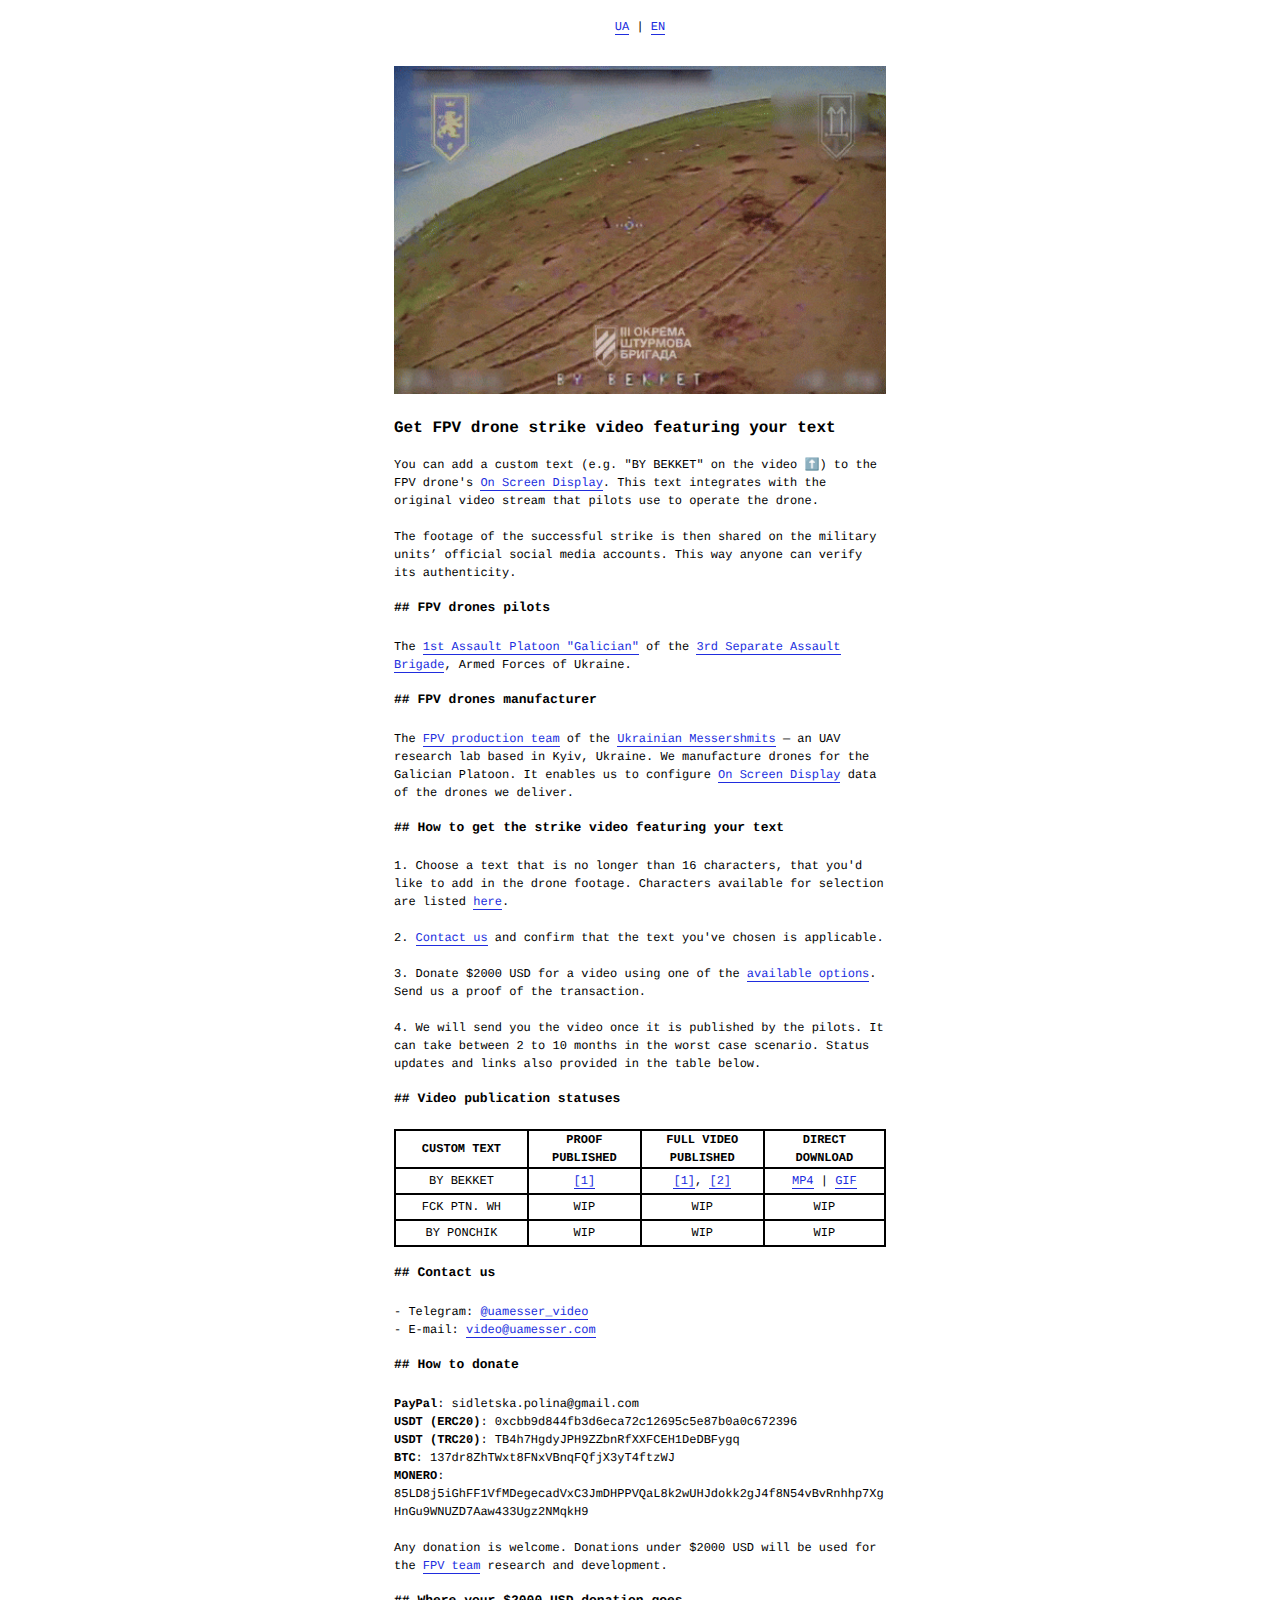
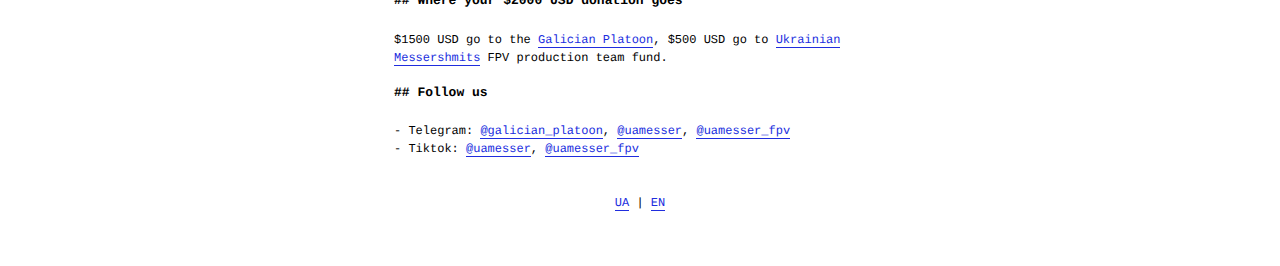
==== index.html @ f525f764 "add UA version" ====
<!DOCTYPE html>
<html>
  <head>
    <meta charset="utf-8">
    <meta http-equiv="X-UA-Compatible" content="IE=edge">
    <meta name="viewport" content="width=device-width, initial-scale=1">
    <title>UAMESSER VIDEO</title>
    <link rel="stylesheet" href="./hack.css">
    <meta name="msapplication-TileColor" content="#ffffff">
    <meta name="theme-color" content="#ffffff">
    <meta property="og:title" content="UAMESSER.VIDEO" />
    <meta property="og:type" content="website">
    <meta property="og:url" content="https://uamesser.video" />
    <meta property="og:canonical" content="https://uamesser.video" />
    <!-- <meta property="og:image" content="./img/ua_support_logo_v1.png" />
    <meta property="og:image:type" content="image/png">
    <meta property="og:image:width" content="300">
    <meta property="og:image:height" content="300"> -->
    <meta property="og:description" content="Get FPV drone strike video featuring your text">
  </head>
  <body class="hack">
    <div class="main container">
      <br>
      <center> <a href="index_ua.html">UA</a> | <a href="index.html">EN</a> </center>
      <div>
      <br>
      <p align="center"><img src="./img/_giphy.gif"></p>
      </div>
      <p style="font-size: 16px; line-height: 2rem"><b>Get FPV drone strike video featuring your text </b></p>
      You can add a custom text (e.g. "BY BEKKET" on the video ⬆️) to the FPV drone's <a href="https://oscarliang.com/best-osd-quadcopter-fpv-data-on-screen-display-video/">On Screen Display</a>. This text integrates with the original video stream that pilots use to operate the drone.
      <br><br> 
      The footage of the successful strike is then shared on the military units’ official social media accounts. This way anyone can verify its authenticity.
      <br><br>
      <h2>FPV drones pilots</h2>
      The <a href="https://t.me/galician_platoon">1st Assault Platoon "Galician"</a> of the <a href="https://en.wikipedia.org/wiki/3rd_Assault_Brigade">3rd Separate Assault Brigade</a>, Armed Forces of Ukraine.
      <br><br>
      <h2>FPV drones manufacturer</h2>
      The <a href="https://t.me/uamesser_fpv/">FPV production team</a> of the <a href="https://www.uamesser.com/">Ukrainian Messershmits</a> — an UAV research lab based in Kyiv, Ukraine. We manufacture drones for the Galician Platoon. It enables us to configure <a href="https://oscarliang.com/best-osd-quadcopter-fpv-data-on-screen-display-video/">On Screen Display</a> data of the drones we deliver. 
      <br><br>
      <h2>How to get the strike video featuring your text</h2>
        1. Choose a text that is no longer than 16 characters, that you'd like to add in the drone footage. Characters available for selection are listed <a href="https://qduff.com/2023/03/betaflight-opengl-osd-rendering/font.png">here</a>.
        <br><br>
        2. <a href="#contact-us">Contact us</a> and confirm that the text you've chosen is applicable.
        <br><br>
        3. Donate $2000 USD for a video using one of the <a href="#how-to-donate">available options</a>. Send us a proof of the transaction.
        <br><br>
        4. We will send you the video once it is published by the pilots. It can take between 2 to 10 months in the worst case scenario. Status updates and links also provided in the table below.
      <br><br>
      <h2>Video publication statuses</h2>
      <table style="border: 1px solid " cellspacing="0">
        <tr>
            <th align="left">&nbsp;CUSTOM&nbsp;TEXT&nbsp;</th>
            <th align="left">&nbsp;PROOF&nbsp;<br>&nbsp;PUBLISHED&nbsp;</th>
            <th align="left">&nbsp;FULL&nbsp;VIDEO&nbsp;<br>&nbsp;PUBLISHED&nbsp;</th>
            <th align="left">&nbsp;DIRECT&nbsp;<br>&nbsp;DOWNLOAD&nbsp;</th>
        </tr>
        <tr>
          <td>BY BEKKET</td>
          <td><a href="https://t.me/uamesser/359">[1]</a></td>
          <td><a href="https://t.me/galician_platoon/20">[1]</a>, <a href="https://t.me/ab3army/4155">[2]</a></td>
          <td>&nbsp;<a href="./videos/1_BY_BEKKET.MP4">MP4</a> | <a href="./videos/1_BY_BEKKET.GIF">GIF</a>&nbsp;</td>
        </tr>
        <tr>
          <td>FCK PTN. WH</td>
          <td>WIP</td>
          <td>WIP</td>
          <td>WIP</td>
        </tr>
        <tr>
          <td>BY PONCHIK</td>
          <td>WIP</td>
          <td>WIP</td>
          <td>WIP</td>
        </tr>
      </table>
      <br>
      <h2>Contact us<a id="contact-us"></a></h2>
      - Telegram: <a href="https://t.me/uamesser_video">@uamesser_video</a><br>
      - E-mail: <a href="mailto:video@uamesser.com">video@uamesser.com</a>
      <br><br>
      <h2>How to donate<a id="how-to-donate"></a></h2>
      <b>PayPal</b>: sidletska.polina@gmail.com<br>
      <b>USDT (ERC20)</b>: 0xcbb9d844fb3d6eca72c12695c5e87b0a0c672396<br>
      <b>USDT (TRC20)</b>: TB4h7HgdyJPH9ZZbnRfXXFCEH1DeDBFygq<br>
      <b>BTC</b>: 137dr8ZhTWxt8FNxVBnqFQfjX3yT4ftzWJ<br>
      <b>MONERO</b>: 85LD8j5iGhFF1VfMDegecadVxC3JmDHPPVQaL8k2wUHJdokk2gJ4f8N54vBvRnhhp7XgHnGu9WNUZD7Aaw433Ugz2NMqkH9
      <br><br>
      Any donation is welcome. Donations under $2000 USD will be used for the <a href="https://t.me/uamesser_fpv/">FPV team</a> research and development.
      <br><br>
      <h2>Where your $2000 USD donation goes<a id="where-your-donation-goes"></a></h2>
      $1500 USD go to the <a href="https://t.me/galician_platoon">Galician Platoon</a>, $500 USD go to <a href="https://www.uamesser.com/">Ukrainian Messershmits</a> FPV production team fund.
      <br><br>
      <h2>Follow us<a id="follow-us"></a></h2>
      - Telegram: <a href="https://t.me/galician_platoon/">@galician_platoon</a>, <a href="https://t.me/uamesser/">@uamesser</a>, <a href="https://t.me/uamesser_fpv/">@uamesser_fpv</a><br>
      - Tiktok: <a href="https://www.tiktok.com/@uamesser">@uamesser</a>, <a href="https://www.tiktok.com/@uamesser_fpv">@uamesser_fpv</a><br>
      <br><br>
      <center> <a href="index_ua.html">UA</a> | <a href="index.html">EN</a> </center>
      <br><br>
      <br>
  </div>
 </body>
</html>
---- hack.css ----
html {
    font-size: 12px
} 

* {
    box-sizing: border-box;
    text-rendering: geometricPrecision
} 

body {
    font-size: 1rem;
    line-height: 1.5rem;
    margin: 0;
    font-family: Menlo, Monaco, Lucida Console, Liberation Mono, DejaVu Sans Mono, Bitstream Vera Sans Mono, Courier New, monospace, serif;
    word-wrap: break-word
} 

h1, h2 {
    line-height: 1.4rem
} 

pre {
    /*padding: 1rem;*/
    padding: 5px;
    /*margin: 1.75rem 0;*/
    /*padding: 0 1rem*/
    background-color: #fff;
    border: 1px solid #ccc;
    overflow: auto
}

a {
    cursor: pointer;
    color: #202DDE;
    text-decoration: none;
    border-bottom: 1px solid #202DDE
} 

a:hover {
    background-color: #202DDE;
    color: #fff
}

.hack, .hack h1, .hack h2 {
    font-size: 1rem;
    font-style: normal;
    font-family: Menlo, Monaco, Lucida Console, Liberation Mono, DejaVu Sans Mono, Bitstream Vera Sans Mono, Courier New, monospace, serif
} 

.hack h1, .hack h2, .hack li, .hack ul {
    font-size:13px;
    float: none;
    margin: 0;
    padding: 0
} 

.hack h1, .hack ul {
    margin-top: 20px;
    margin-bottom: 20px
} 

.hack h1:before {
    content: "# "
} 

.hack h2 {
    position: relative;
    margin-bottom: 1.75rem
} 

.hack h2:before {
    display: inline
} 

.hack h2:before {
    content: "## "
} 

.hack li {
    position: relative;
    display: block;
    padding-left: 20px
} 

.hack li:after {
    position: absolute;
    top: 0;
    left: 0
} 

.hack ul > li:after {
    content: "-"
} 

.container {
    max-width: 43rem
} 

img {
/*    width:auto;*/
/*    height:auto;*/
/*    max-width: 43rem;*/
    width:100%
}

.hack table {
  width:100%
}

.hack td {
  padding: 3px;
  border: 1px solid #000000;
}

.hack th {
  border: 1px solid #000000;
  padding: 0px;
  text-align: center;
}

.hack tr {
  border: 0px solid #000000;
  padding: 0px;
  text-align: center;
}

.container, .container-fluid {
    margin: 0 auto;
    padding: 0 1rem
} 

.center {
  display: block;
  margin-left: auto;
  margin-right: auto;
}
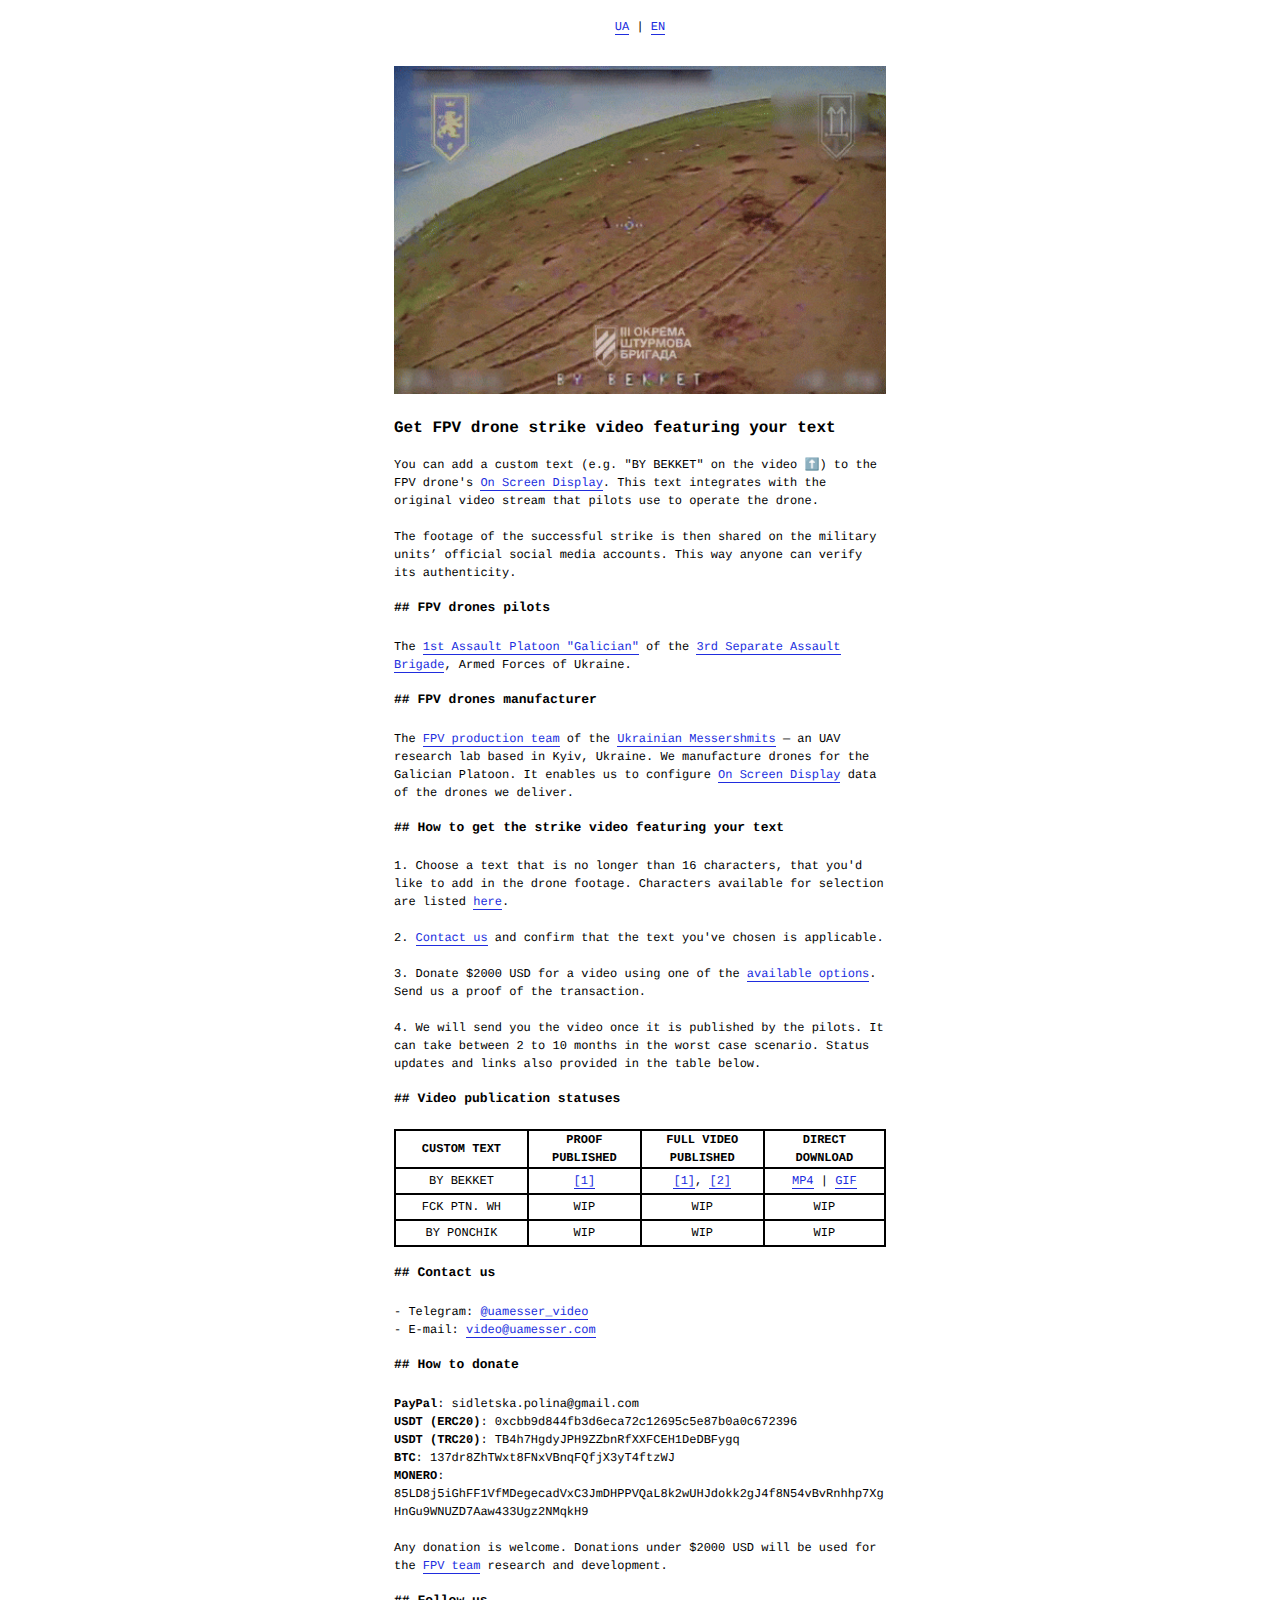
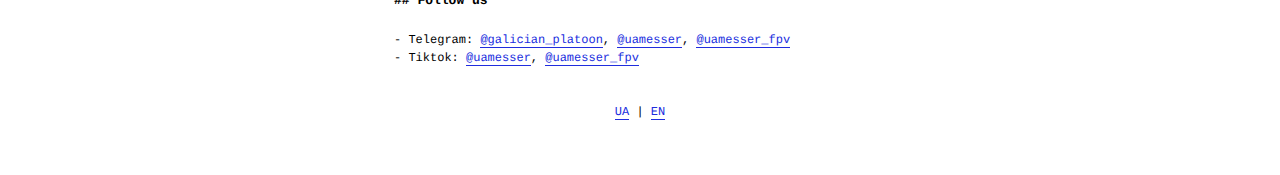
==== commit b5d4894c: "remove chapter with explanation of where money goes" ====
--- a/index.html
+++ b/index.html
@@ -87,9 +87,6 @@
       <br><br>
       Any donation is welcome. Donations under $2000 USD will be used for the <a href="https://t.me/uamesser_fpv/">FPV team</a> research and development.
       <br><br>
-      <h2>Where your $2000 USD donation goes<a id="where-your-donation-goes"></a></h2>
-      $1500 USD go to the <a href="https://t.me/galician_platoon">Galician Platoon</a>, $500 USD go to <a href="https://www.uamesser.com/">Ukrainian Messershmits</a> FPV production team fund.
-      <br><br>
       <h2>Follow us<a id="follow-us"></a></h2>
       - Telegram: <a href="https://t.me/galician_platoon/">@galician_platoon</a>, <a href="https://t.me/uamesser/">@uamesser</a>, <a href="https://t.me/uamesser_fpv/">@uamesser_fpv</a><br>
       - Tiktok: <a href="https://www.tiktok.com/@uamesser">@uamesser</a>, <a href="https://www.tiktok.com/@uamesser_fpv">@uamesser_fpv</a><br>
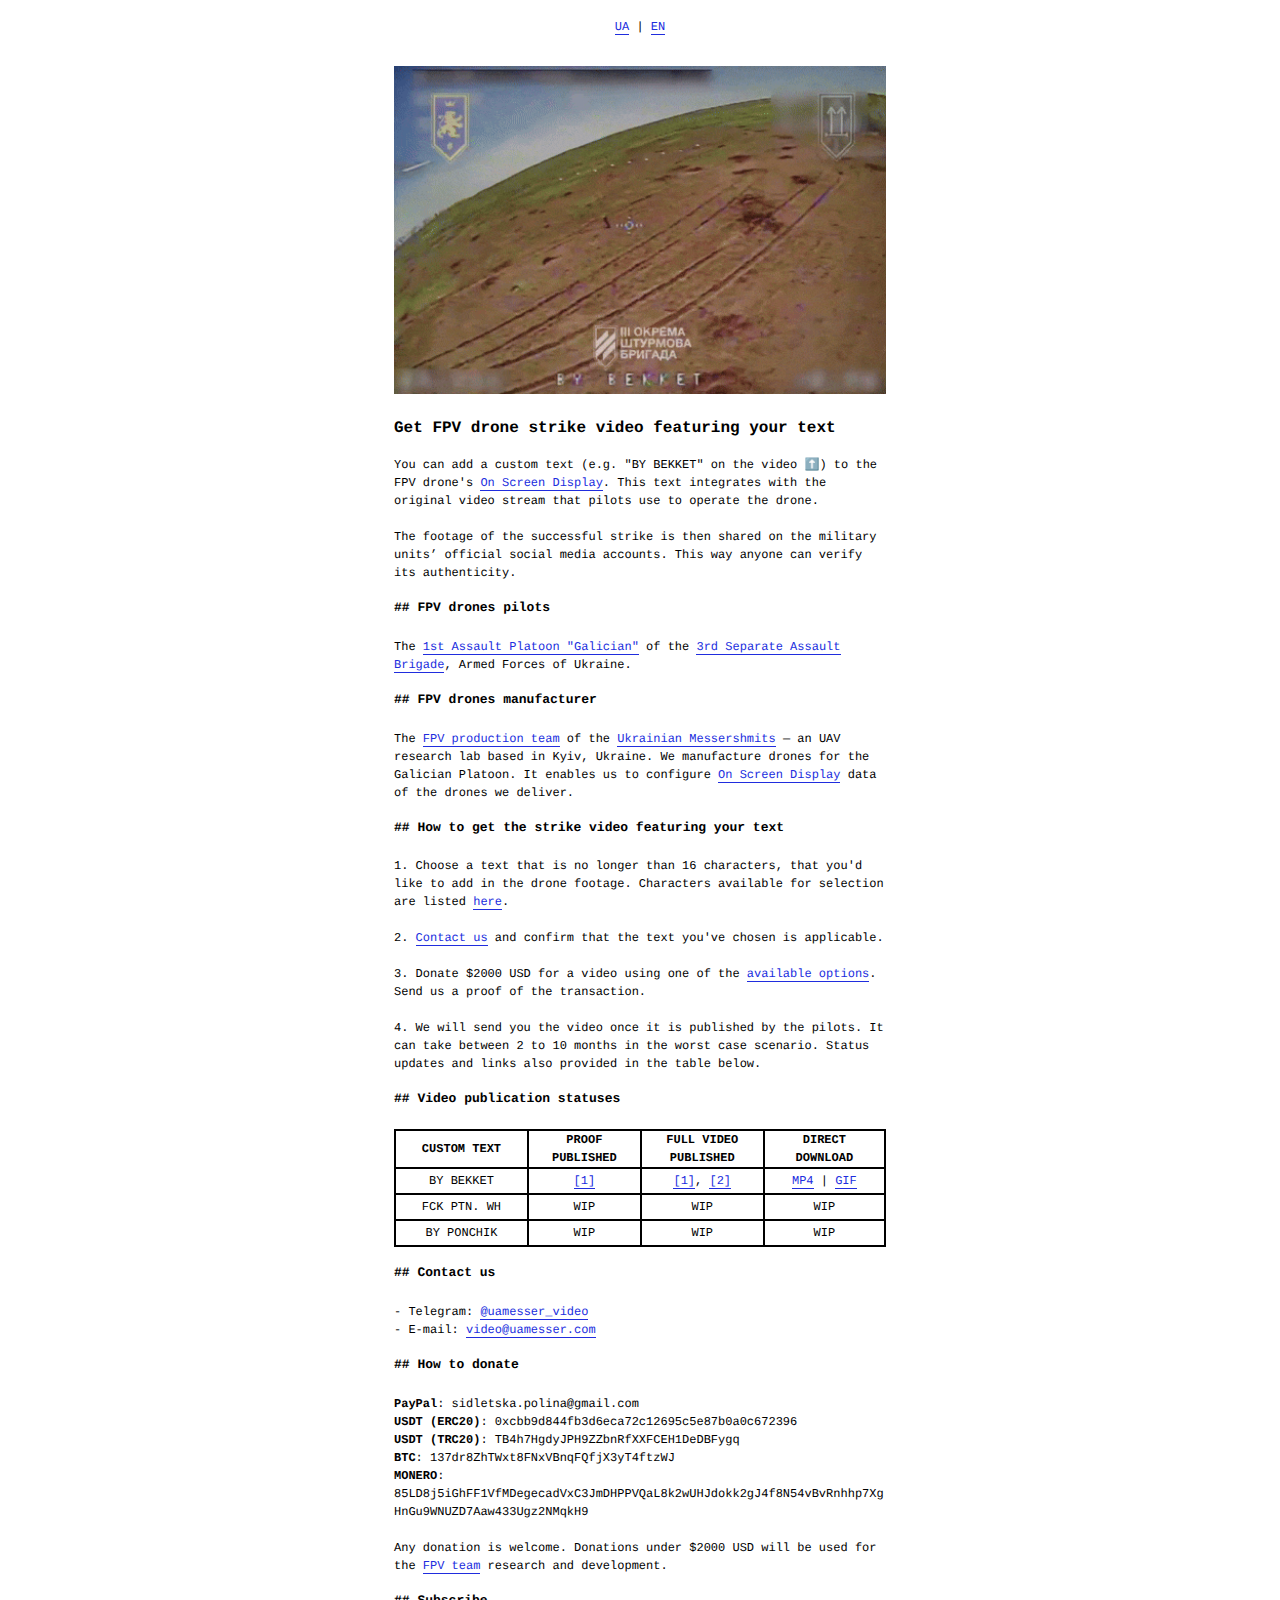
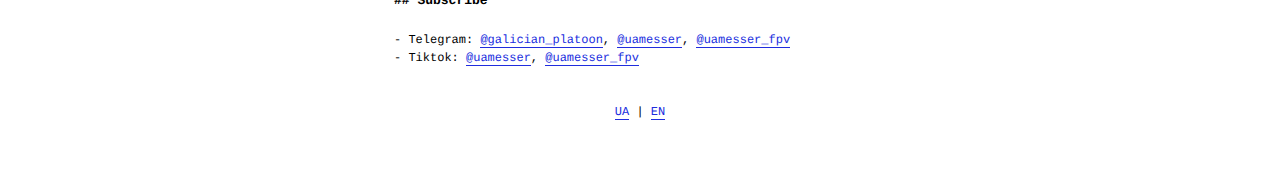
==== commit c9a580a2: "fixed some typos" ====
--- a/index.html
+++ b/index.html
@@ -24,7 +24,7 @@
       <center> <a href="index_ua.html">UA</a> | <a href="index.html">EN</a> </center>
       <div>
       <br>
-      <p align="center"><img src="./img/_giphy.gif"></p>
+      <p align="center"><img src="./videos/1_BY_BEKKET.GIF"></p>
       </div>
       <p style="font-size: 16px; line-height: 2rem"><b>Get FPV drone strike video featuring your text </b></p>
       You can add a custom text (e.g. "BY BEKKET" on the video ⬆️) to the FPV drone's <a href="https://oscarliang.com/best-osd-quadcopter-fpv-data-on-screen-display-video/">On Screen Display</a>. This text integrates with the original video stream that pilots use to operate the drone.
@@ -87,7 +87,7 @@
       <br><br>
       Any donation is welcome. Donations under $2000 USD will be used for the <a href="https://t.me/uamesser_fpv/">FPV team</a> research and development.
       <br><br>
-      <h2>Follow us<a id="follow-us"></a></h2>
+      <h2>Subscribe<a id="subscribe"></a></h2>
       - Telegram: <a href="https://t.me/galician_platoon/">@galician_platoon</a>, <a href="https://t.me/uamesser/">@uamesser</a>, <a href="https://t.me/uamesser_fpv/">@uamesser_fpv</a><br>
       - Tiktok: <a href="https://www.tiktok.com/@uamesser">@uamesser</a>, <a href="https://www.tiktok.com/@uamesser_fpv">@uamesser_fpv</a><br>
       <br><br>
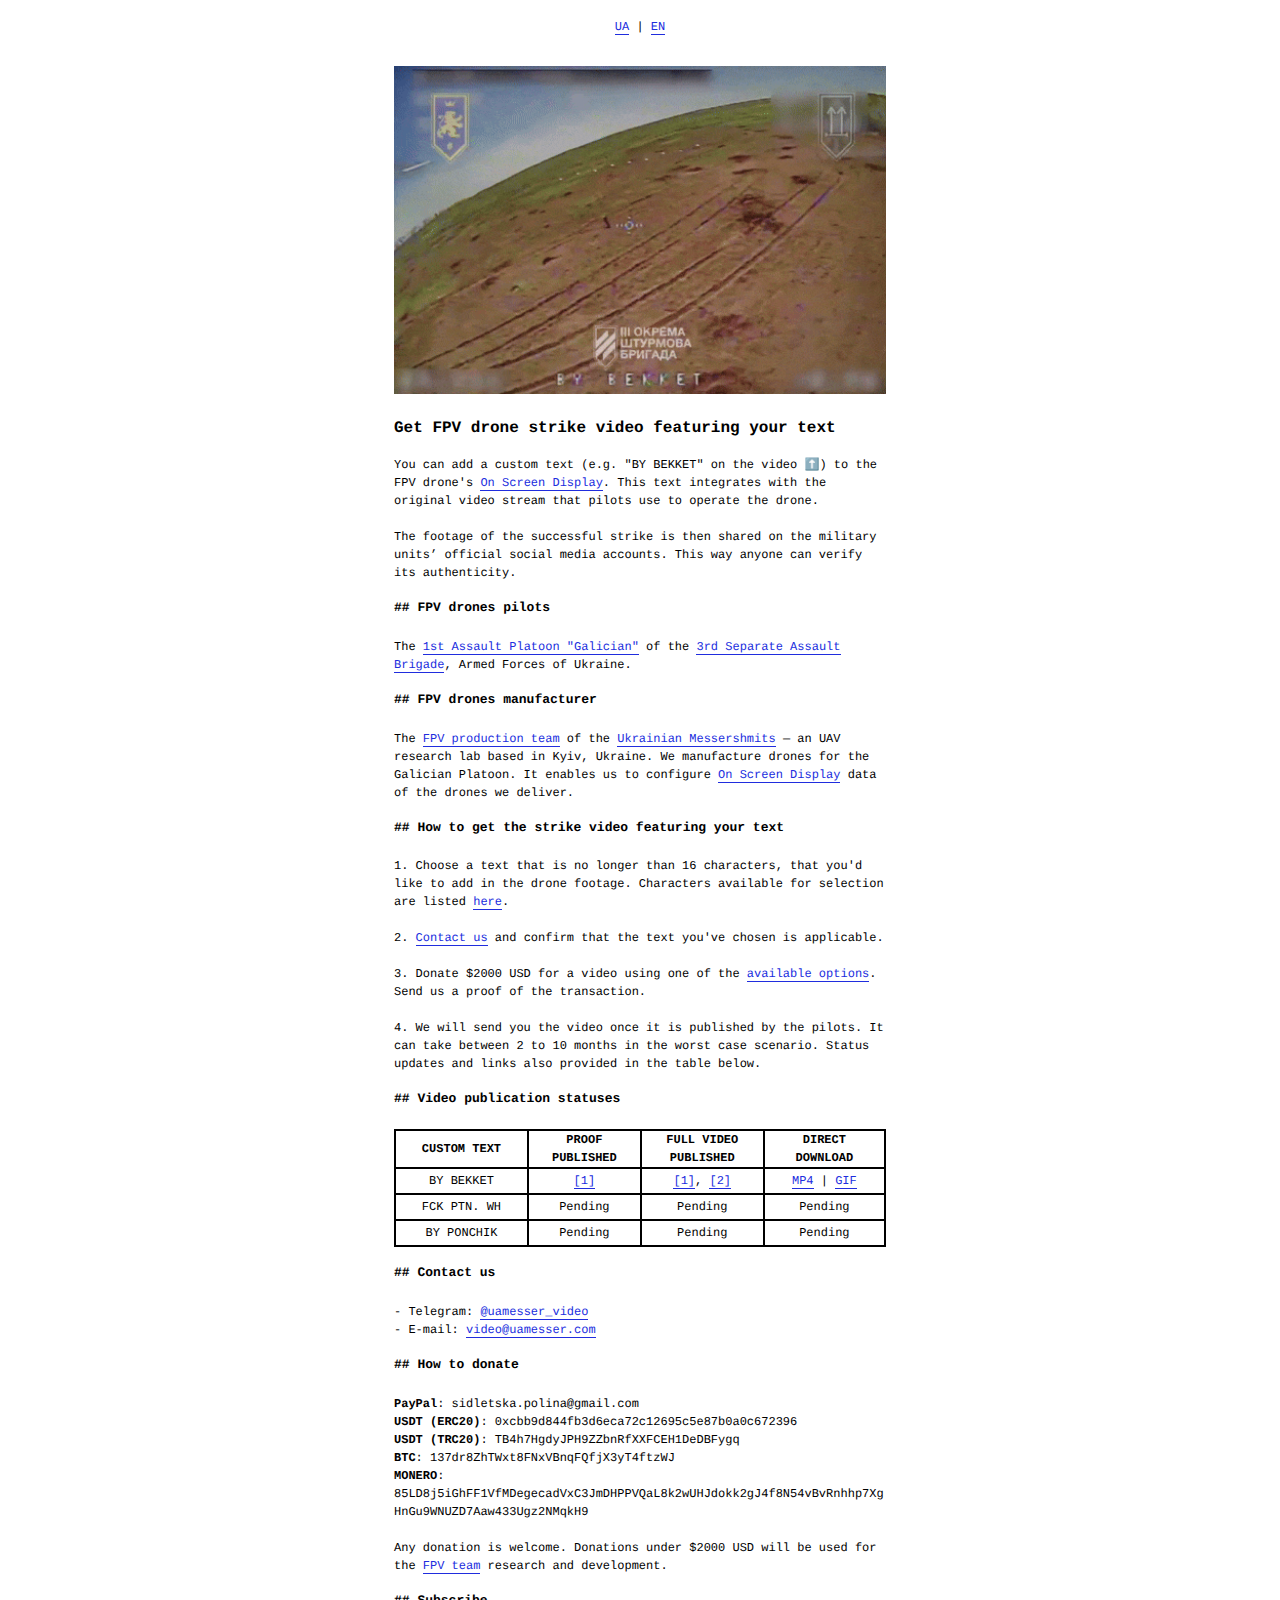
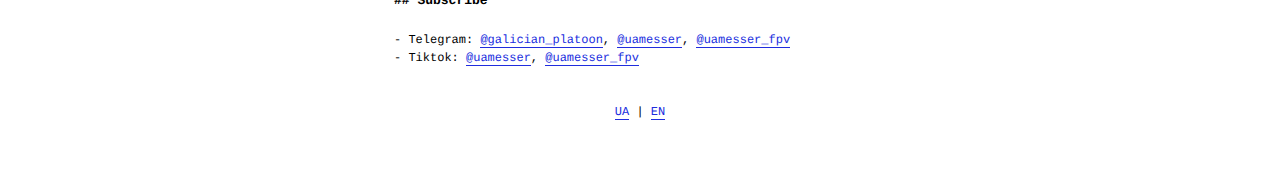
==== commit b1f9f9f7: "fixed translatiom" ====
--- a/index.html
+++ b/index.html
@@ -62,15 +62,15 @@
         </tr>
         <tr>
           <td>FCK PTN. WH</td>
-          <td>WIP</td>
-          <td>WIP</td>
-          <td>WIP</td>
+          <td>Pending</td>
+          <td>Pending</td>
+          <td>Pending</td>
         </tr>
         <tr>
           <td>BY PONCHIK</td>
-          <td>WIP</td>
-          <td>WIP</td>
-          <td>WIP</td>
+          <td>Pending</td>
+          <td>Pending</td>
+          <td>Pending</td>
         </tr>
       </table>
       <br>
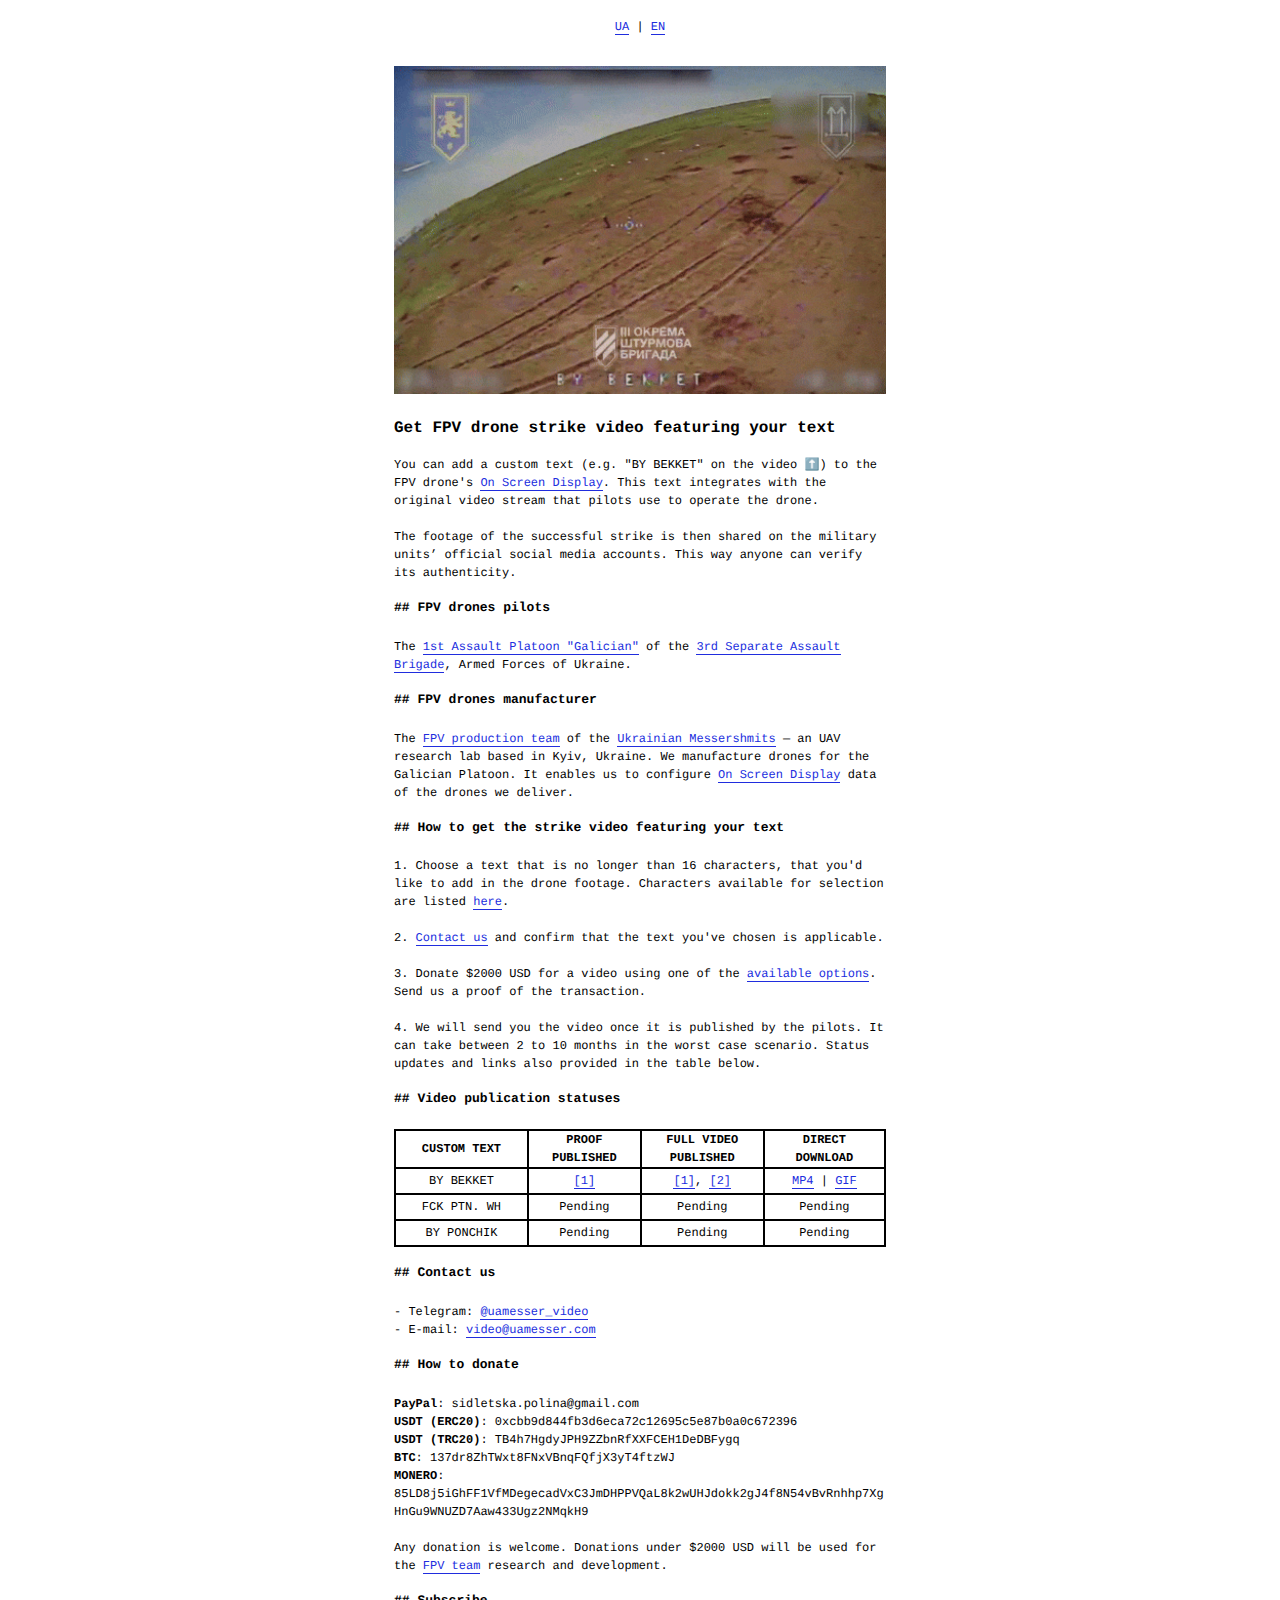
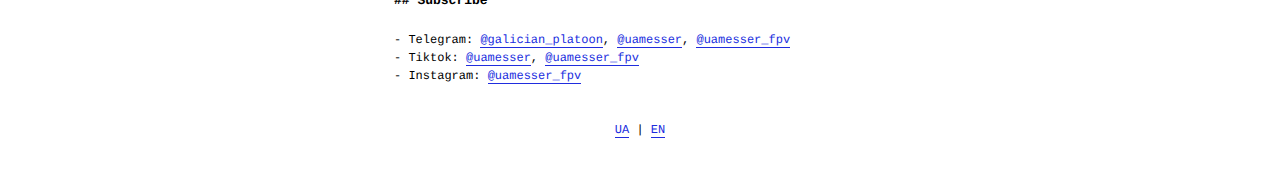
==== commit 2a0b6611: "add instagram" ====
--- a/index.html
+++ b/index.html
@@ -90,6 +90,7 @@
       <h2>Subscribe<a id="subscribe"></a></h2>
       - Telegram: <a href="https://t.me/galician_platoon/">@galician_platoon</a>, <a href="https://t.me/uamesser/">@uamesser</a>, <a href="https://t.me/uamesser_fpv/">@uamesser_fpv</a><br>
       - Tiktok: <a href="https://www.tiktok.com/@uamesser">@uamesser</a>, <a href="https://www.tiktok.com/@uamesser_fpv">@uamesser_fpv</a><br>
+      - Instagram: <a href="https://www.instagram.com/uamesser_fpv">@uamesser_fpv</a><br>
       <br><br>
       <center> <a href="index_ua.html">UA</a> | <a href="index.html">EN</a> </center>
       <br><br>
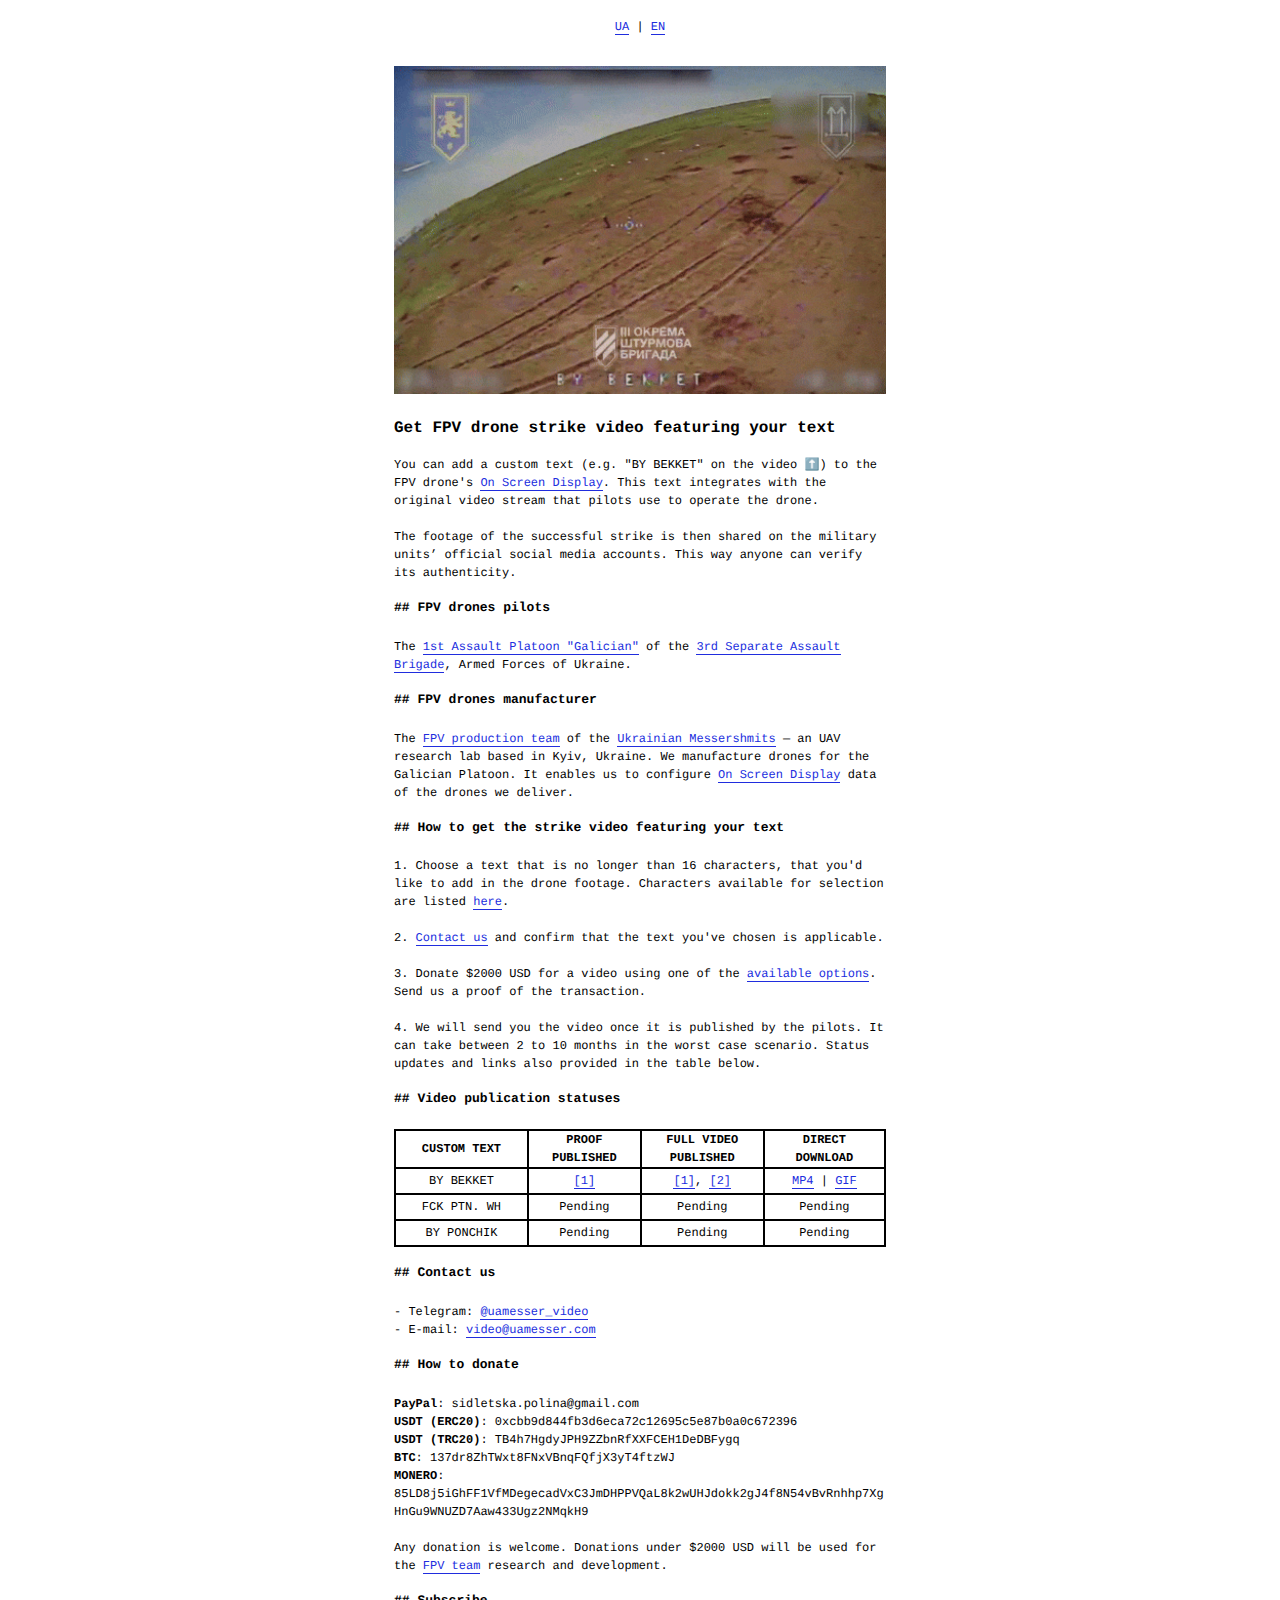
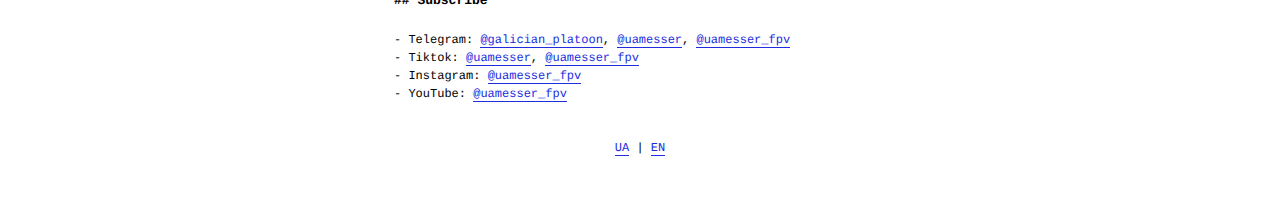
==== commit d6476c2f: "add youtuve" ====
--- a/index.html
+++ b/index.html
@@ -91,6 +91,7 @@
       - Telegram: <a href="https://t.me/galician_platoon/">@galician_platoon</a>, <a href="https://t.me/uamesser/">@uamesser</a>, <a href="https://t.me/uamesser_fpv/">@uamesser_fpv</a><br>
       - Tiktok: <a href="https://www.tiktok.com/@uamesser">@uamesser</a>, <a href="https://www.tiktok.com/@uamesser_fpv">@uamesser_fpv</a><br>
       - Instagram: <a href="https://www.instagram.com/uamesser_fpv">@uamesser_fpv</a><br>
+      - YouTube: <a href="https://www.youtube.com/@uamesser-fpv">@uamesser_fpv</a><br>
       <br><br>
       <center> <a href="index_ua.html">UA</a> | <a href="index.html">EN</a> </center>
       <br><br>
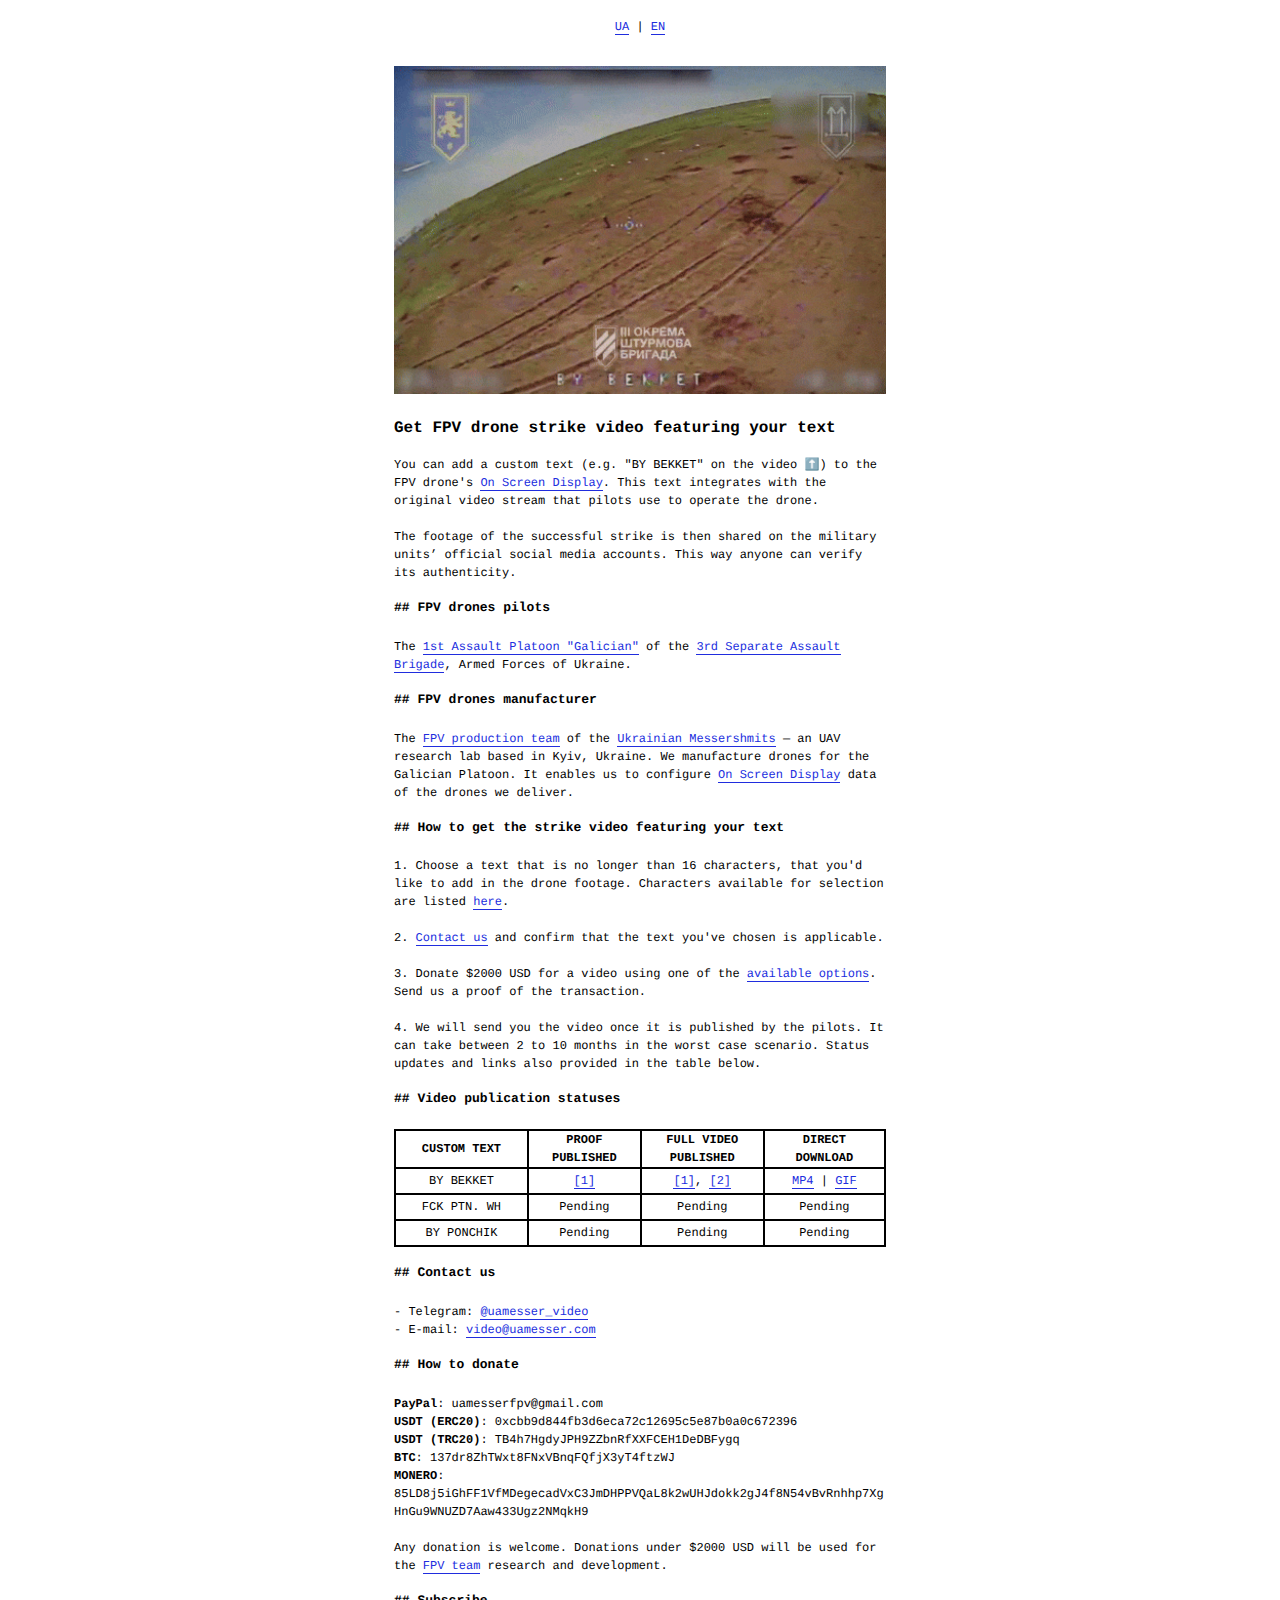
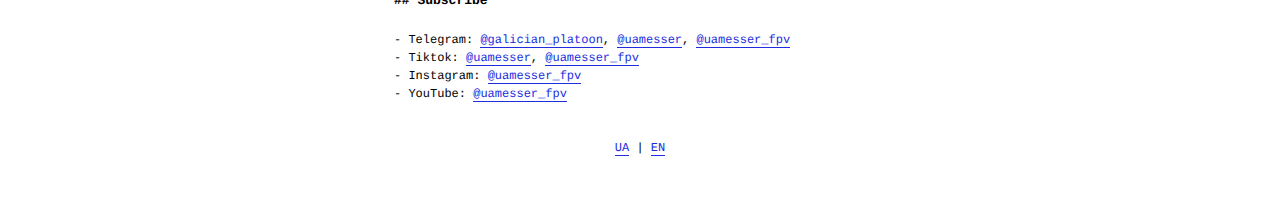
==== commit 4f72f9cd: "change paypal" ====
--- a/index.html
+++ b/index.html
@@ -79,7 +79,7 @@
       - E-mail: <a href="mailto:video@uamesser.com">video@uamesser.com</a>
       <br><br>
       <h2>How to donate<a id="how-to-donate"></a></h2>
-      <b>PayPal</b>: sidletska.polina@gmail.com<br>
+      <b>PayPal</b>: uamesserfpv@gmail.com<br>
       <b>USDT (ERC20)</b>: 0xcbb9d844fb3d6eca72c12695c5e87b0a0c672396<br>
       <b>USDT (TRC20)</b>: TB4h7HgdyJPH9ZZbnRfXXFCEH1DeDBFygq<br>
       <b>BTC</b>: 137dr8ZhTWxt8FNxVBnqFQfjX3yT4ftzWJ<br>
